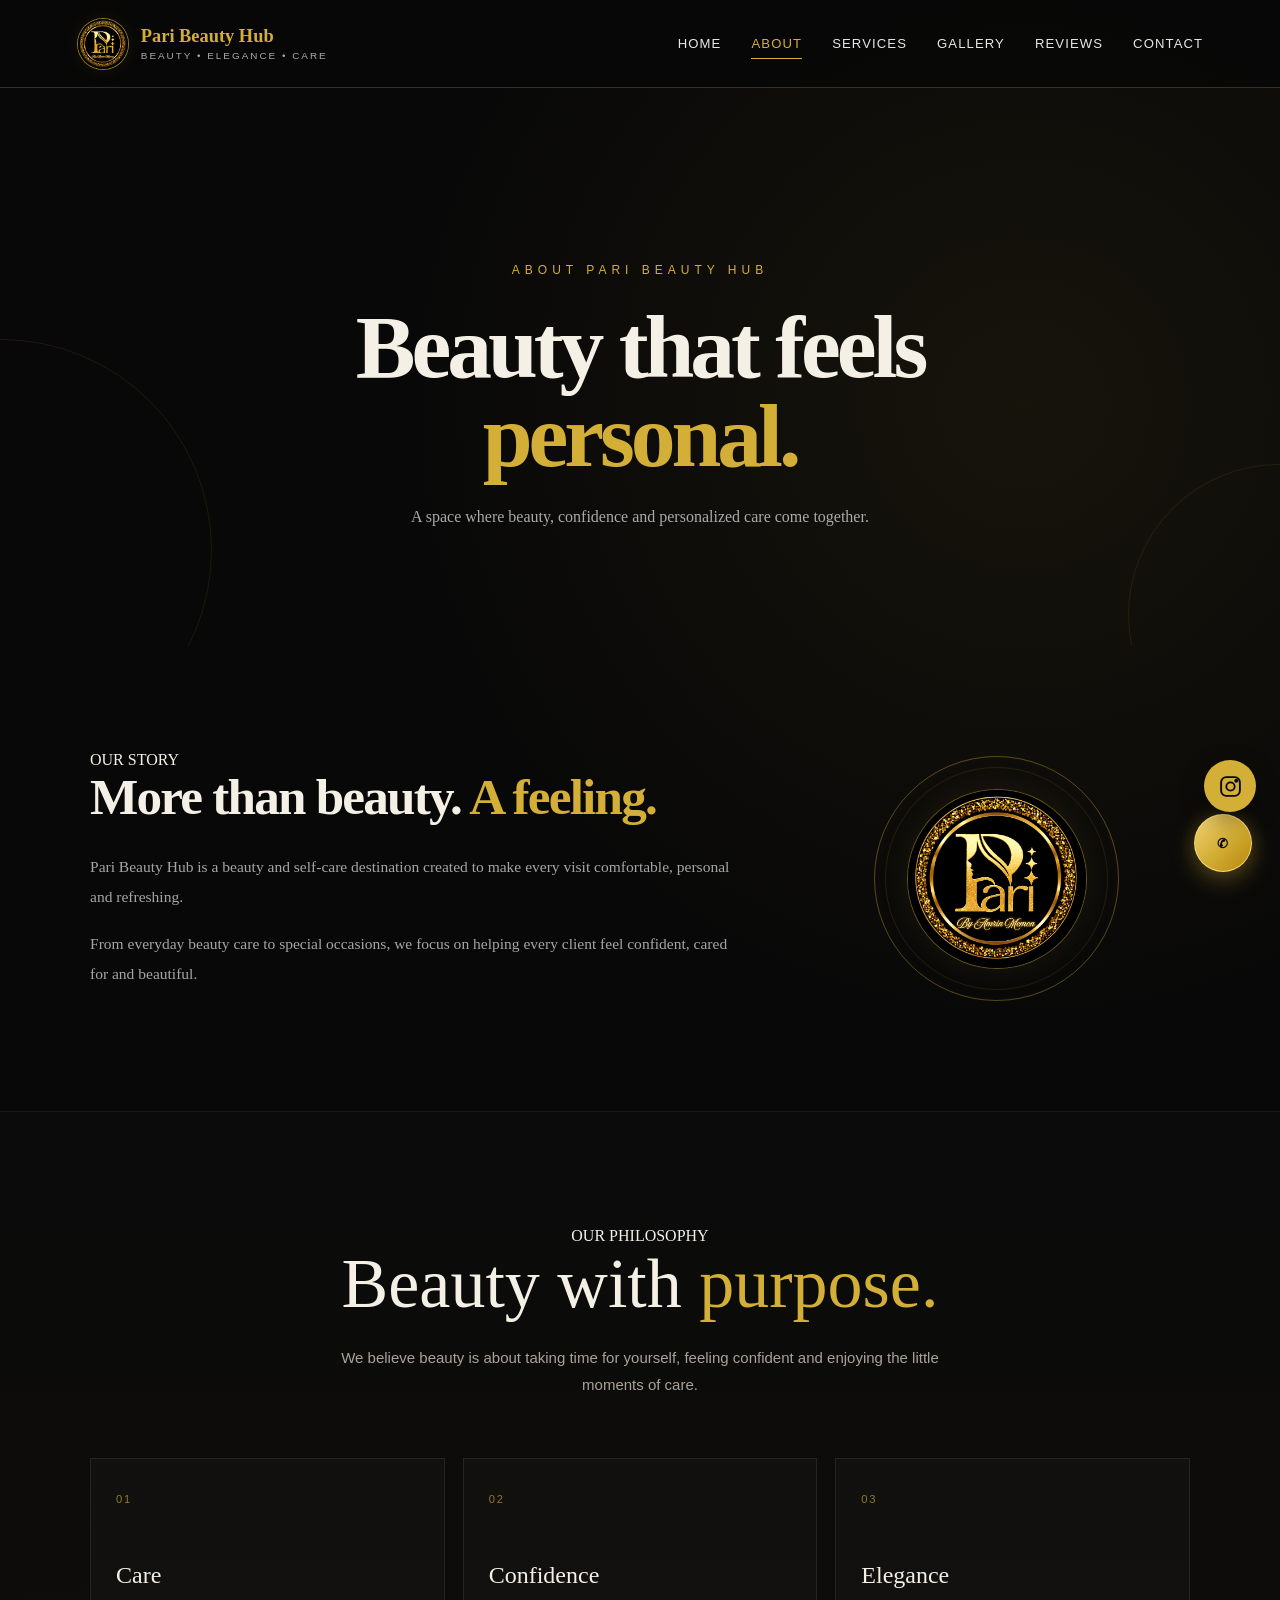
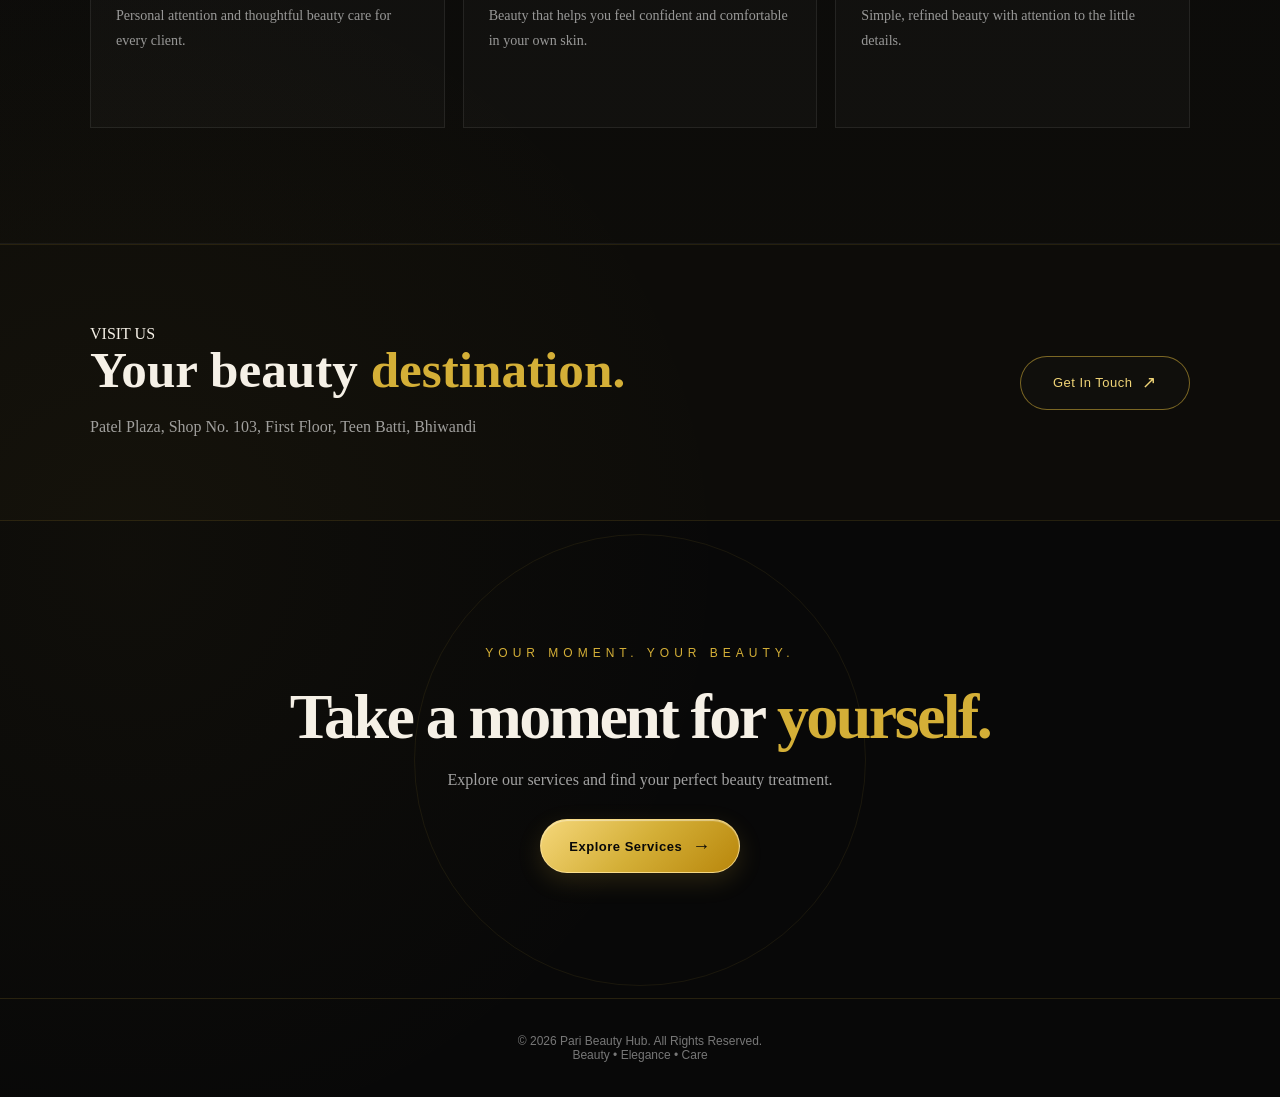
==== about.html @ 5612144b "Update Pari Beauty Hub website" ====
<!DOCTYPE html>
<html lang="en">

<head>
    <meta charset="UTF-8">
    <meta name="viewport" content="width=device-width, initial-scale=1.0">

    <title>About Us | Pari Beauty Hub</title>

    <meta
        name="description"
        content="Learn more about Pari Beauty Hub, our approach to beauty, self-care, confidence and personalized care."
    >

    <link rel="stylesheet" href="style.css">
</head>

<body>


    <!-- =====================================================
         MASTER NAVBAR
         ===================================================== -->

    <header class="site-header">

        <nav class="navbar">

            <a href="index.html" class="brand">

                <div class="brand-logo">
                    <img
                        src="images/logo.png"
                        alt="Pari Beauty Hub Logo"
                    >
                </div>

                <div class="brand-text">

                    <span class="brand-name">
                        Pari Beauty Hub
                    </span>

                    <span class="brand-tagline">
                        Beauty • Elegance • Care
                    </span>

                </div>

            </a>


            <div class="nav-links">

                <a href="index.html">
                    Home
                </a>

                <a href="about.html" class="active">
                    About
                </a>

                <a href="services.html">
                    Services
                </a>

                <a href="gallery.html">
                    Gallery
                </a>

                <a href="reviews.html">
                    Reviews
                </a>

                <a href="contact.html">
                    Contact
                </a>

            </div>


            <button
                class="menu-toggle"
                aria-label="Open navigation menu"
                aria-expanded="false"
            >
                ☰
            </button>

        </nav>

    </header>



    <!-- =====================================================
         MAIN CONTENT
         ===================================================== -->

    <main>


        <!-- =================================================
             ABOUT HERO
             ================================================= -->

        <section class="about-hero">

            <div class="about-hero-content reveal">

                <p class="small-heading">
                    ABOUT PARI BEAUTY HUB
                </p>

                <h1>
                    Beauty that feels
                    <span>personal.</span>
                </h1>

                <p class="about-hero-description">
                    A space where beauty, confidence and
                    personalized care come together.
                </p>

            </div>

        </section>



        <!-- =================================================
             OUR STORY
             ================================================= -->

        <section class="about-story">

            <div class="about-story-container">


                <div class="about-story-content reveal">

                    <p class="section-label">
                        OUR STORY
                    </p>

                    <h2>
                        More than beauty.
                        <span>A feeling.</span>
                    </h2>

                    <p>
                        Pari Beauty Hub is a beauty and
                        self-care destination created to make
                        every visit comfortable, personal and
                        refreshing.
                    </p>

                    <p>
                        From everyday beauty care to special
                        occasions, we focus on helping every
                        client feel confident, cared for and
                        beautiful.
                    </p>

                </div>


                <div class="about-story-visual reveal">

                    <div class="about-logo-frame">

                        <div class="about-logo-circle">

                            <img
                                src="images/logo.png"
                                alt="Pari Beauty Hub Logo"
                            >

                        </div>

                    </div>

                </div>

            </div>

        </section>



        <!-- =================================================
             OUR PHILOSOPHY
             ================================================= -->

        <section class="philosophy-section">

            <div class="section-heading reveal">

                <p class="section-label">
                    OUR PHILOSOPHY
                </p>

                <h2>
                    Beauty with
                    <span>purpose.</span>
                </h2>

                <p>
                    We believe beauty is about taking time
                    for yourself, feeling confident and
                    enjoying the little moments of care.
                </p>

            </div>


            <div class="philosophy-grid">


                <div class="philosophy-card reveal">

                    <span class="card-number">
                        01
                    </span>

                    <h3>
                        Care
                    </h3>

                    <p>
                        Personal attention and thoughtful
                        beauty care for every client.
                    </p>

                </div>



                <div class="philosophy-card reveal">

                    <span class="card-number">
                        02
                    </span>

                    <h3>
                        Confidence
                    </h3>

                    <p>
                        Beauty that helps you feel confident
                        and comfortable in your own skin.
                    </p>

                </div>



                <div class="philosophy-card reveal">

                    <span class="card-number">
                        03
                    </span>

                    <h3>
                        Elegance
                    </h3>

                    <p>
                        Simple, refined beauty with attention
                        to the little details.
                    </p>

                </div>

            </div>

        </section>



        <!-- =================================================
             LOCATION
             ================================================= -->

        <section class="about-location">

            <div class="location-inner reveal">

                <div>

                    <p class="section-label">
                        VISIT US
                    </p>

                    <h2>
                        Your beauty
                        <span>destination.</span>
                    </h2>

                    <p>
                        Patel Plaza, Shop No. 103,
                        First Floor, Teen Batti, Bhiwandi
                    </p>

                </div>


                <a
                    href="contact.html"
                    class="secondary-button"
                >
                    Get In Touch
                    <span>↗</span>
                </a>

            </div>

        </section>



        <!-- =================================================
             FINAL CTA
             ================================================= -->

        <section class="about-cta">

            <div class="about-cta-content reveal">

                <p class="small-heading">
                    YOUR MOMENT. YOUR BEAUTY.
                </p>

                <h2>
                    Take a moment for
                    <span>yourself.</span>
                </h2>

                <p>
                    Explore our services and find your
                    perfect beauty treatment.
                </p>

                <a
                    href="services.html"
                    class="primary-button"
                >
                    Explore Services
                    <span>→</span>
                </a>

            </div>

        </section>

    </main>



    <!-- =====================================================
         FOOTER
         ===================================================== -->

    <footer class="site-footer">

        <div class="footer-inner">

            <p>
                © 2026 Pari Beauty Hub. All Rights Reserved.
            </p>

            <p>
                Beauty • Elegance • Care
            </p>

        </div>

    </footer>



    <!-- =====================================================
         FLOATING WHATSAPP
         ===================================================== -->

    <a
        href="https://wa.me/919320929280?text=Hello%20Pari%20Beauty%20Hub!%20I%27d%20like%20to%20book%20an%20appointment.%20Could%20you%20please%20share%20the%20available%20slots%3F"
        class="whatsapp-float"
        target="_blank"
        rel="noopener noreferrer"
        aria-label="Chat with Pari Beauty Hub on WhatsApp"
    >
        <span class="whatsapp-icon">✆</span>
    </a>



    <!-- =====================================================
         FLOATING INSTAGRAM
         ===================================================== -->

    <a
        href="https://www.instagram.com/paribeautyhub_/"
        class="instagram-float"
        target="_blank"
        rel="noopener noreferrer"
        aria-label="Visit Pari Beauty Hub on Instagram"
    >

        <svg
            viewBox="0 0 24 24"
            aria-hidden="true"
        >

            <rect
                x="3"
                y="3"
                width="18"
                height="18"
                rx="5"
            ></rect>

            <circle
                cx="12"
                cy="12"
                r="4"
            ></circle>

            <circle
                cx="17.5"
                cy="6.5"
                r="1"
            ></circle>

        </svg>

    </a>



    <!-- =====================================================
         JAVASCRIPT
         ===================================================== -->

    <script src="script.js"></script>

</body>

</html>
---- style.css ----
/* =========================================================
   PARI BEAUTY HUB
   LUXURY BLACK & GOLD WEBSITE
   CLEAN MASTER STYLESHEET
   ========================================================= */


/* =========================================================
   ROOT
   ========================================================= */

:root {
    --black: #080808;
    --black-soft: #0d0d0d;
    --black-light: #141414;

    --gold: #d4af37;
    --gold-light: #f0d477;
    --gold-dark: #b8860b;

    --cream: #f5f0e6;
    --muted: #aaa398;

    --gold-soft: rgba(212, 175, 55, 0.15);

    --transition: 0.35s ease;
}


/* =========================================================
   RESET
   ========================================================= */

* {
    margin: 0;
    padding: 0;
    box-sizing: border-box;
}

html {
    scroll-behavior: smooth;
}

body {
    min-height: 100vh;

    background:
        radial-gradient(
            circle at 80% 15%,
            rgba(212, 175, 55, 0.07),
            transparent 25%
        ),
        radial-gradient(
            circle at 10% 80%,
            rgba(212, 175, 55, 0.04),
            transparent 25%
        ),
        var(--black);

    color: var(--cream);
    font-family: Georgia, "Times New Roman", serif;

    overflow-x: hidden;
}

::selection {
    background: var(--gold);
    color: var(--black);
}


/* =========================================================
   MASTER NAVBAR
   ========================================================= */

.site-header {
    position: relative;
    z-index: 1000;
    width: 100%;
}

.navbar {
    width: 100%;
    min-height: 88px;

    padding: 14px 6%;

    display: flex;
    align-items: center;
    justify-content: space-between;

    gap: 30px;

    background: rgba(8, 8, 8, 0.96);

    border-bottom: 1px solid rgba(212, 175, 55, 0.25);

    box-sizing: border-box;
}


/* =========================================================
   BRAND
   ========================================================= */

.brand {
    display: flex;
    align-items: center;

    gap: 12px;

    color: inherit;
    text-decoration: none;

    flex-shrink: 0;
}

.brand-logo {
    width: 52px;
    height: 52px;

    border-radius: 50%;
    overflow: hidden;

    display: flex;
    align-items: center;
    justify-content: center;

    background: var(--black-soft);

    border: 1px solid rgba(212, 175, 55, 0.65);

    box-shadow:
        0 0 18px rgba(212, 175, 55, 0.08);

    transition:
        transform 0.35s ease,
        box-shadow 0.35s ease;
}

.brand-logo img {
    width: 100%;
    height: 100%;

    object-fit: cover;
    display: block;
}

.brand:hover .brand-logo {
    transform: scale(1.04);

    box-shadow:
        0 0 25px rgba(212, 175, 55, 0.18);
}

.brand-text {
    display: flex;
    flex-direction: column;
    justify-content: center;
}

.brand-name {
    color: var(--gold);

    font-family: Georgia, "Times New Roman", serif;

    font-size: 1.15rem;
    font-weight: 600;

    line-height: 1.1;

    white-space: nowrap;
}

.brand-tagline {
    margin-top: 4px;

    color: #aaa;

    font-family: Arial, sans-serif;

    font-size: 0.62rem;

    letter-spacing: 2px;

    text-transform: uppercase;

    white-space: nowrap;
}


/* =========================================================
   NAVIGATION
   ========================================================= */

.nav-links {
    display: flex;
    align-items: center;
    justify-content: flex-end;

    gap: 30px;
}

.nav-links a {
    position: relative;

    color: #e7e7e7;

    text-decoration: none;

    font-family:
        "Trebuchet MS",
        "Segoe UI",
        Arial,
        sans-serif;

    font-size: 0.82rem;
    font-weight: 500;

    letter-spacing: 1.1px;

    text-transform: uppercase;

    padding: 8px 0;

    transition:
        color 0.3s ease,
        transform 0.3s ease;
}


/* Gold underline */

.nav-links a::after {
    content: "";

    position: absolute;

    left: 0;
    bottom: 0;

    width: 0;
    height: 1px;

    background: var(--gold);

    transition: width 0.3s ease;
}


/* Hover */

.nav-links a:hover {
    color: var(--gold);
    transform: translateY(-1px);
}

.nav-links a:hover::after {
    width: 100%;
}


/* Active page */

.nav-links a.active {
    color: var(--gold);
}

.nav-links a.active::after {
    width: 100%;
}


/* =========================================================
   MOBILE MENU
   ========================================================= */

.menu-toggle {
    display: none;

    width: 42px;
    height: 42px;

    align-items: center;
    justify-content: center;

    border: 1px solid rgba(212, 175, 55, 0.5);

    border-radius: 8px;

    background: transparent;

    color: var(--gold);

    font-size: 1.25rem;

    cursor: pointer;

    transition:
        background 0.3s ease,
        color 0.3s ease,
        border-color 0.3s ease;
}

.menu-toggle:hover {
    background: var(--gold);
    color: var(--black);

    border-color: var(--gold);
}


/* =========================================================
   HERO
   ========================================================= */

.hero {
    min-height: calc(100vh - 88px);

    max-width: 1250px;

    margin: auto;

    padding: 100px 30px 90px;

    display: flex;
    align-items: center;
    justify-content: space-between;

    gap: 70px;

    position: relative;
}


/* Decorative gold line */

.hero::before {
    content: "";

    position: absolute;

    width: 1px;
    height: 100px;

    left: 0;
    top: 50%;

    background:
        linear-gradient(
            to bottom,
            transparent,
            var(--gold),
            transparent
        );

    opacity: 0.5;
}


/* =========================================================
   HERO CONTENT
   ========================================================= */

.hero-content {
    max-width: 650px;
    flex: 1;

    animation: heroText 1s ease forwards;
}

@keyframes heroText {
    from {
        opacity: 0;
        transform: translateY(35px);
    }

    to {
        opacity: 1;
        transform: translateY(0);
    }
}

.small-heading {
    color: var(--gold);

    font-family: Arial, sans-serif;

    font-size: 12px;

    letter-spacing: 5px;

    margin-bottom: 25px;
}

.hero h1 {
    font-size: clamp(52px, 7vw, 92px);

    line-height: 1.02;

    font-weight: normal;

    margin-bottom: 28px;

    letter-spacing: -2px;
}

.hero h1 span {
    position: relative;

    color: var(--gold);
}

.hero h1 span::after {
    content: "";

    position: absolute;

    left: 0;
    bottom: -8px;

    width: 70%;
    height: 1px;

    background: var(--gold);

    opacity: 0.6;
}


/* =========================================================
   HERO DESCRIPTION
   ========================================================= */

.hero-description {
    max-width: 520px;

    margin-bottom: 38px;

    color: var(--muted);

    font-family: Arial, sans-serif;

    font-size: 16px;

    line-height: 1.8;
}


/* =========================================================
   HERO BUTTONS
   ========================================================= */

.hero-buttons {
    display: flex;
    align-items: center;

    gap: 16px;

    margin-top: 32px;
}


/* =========================================================
   PRIMARY BUTTON
   ========================================================= */

.primary-button {
    position: relative;

    min-width: 190px;
    height: 54px;

    padding: 0 28px;

    display: inline-flex;
    align-items: center;
    justify-content: center;

    gap: 10px;

    overflow: hidden;

    border-radius: 50px;

    border: 1px solid rgba(255, 229, 154, 0.8);

    background:
        linear-gradient(
            135deg,
            #f5d77a,
            var(--gold),
            var(--gold-dark)
        );

    color: var(--black);

    text-decoration: none;

    font-family:
        "Trebuchet MS",
        "Segoe UI",
        Arial,
        sans-serif;

    font-size: 13px;

    font-weight: 700;

    letter-spacing: 0.5px;

    box-shadow:
        0 8px 25px rgba(212, 175, 55, 0.16),
        inset 0 1px 1px rgba(255, 255, 255, 0.45);

    transition:
        transform 0.35s ease,
        box-shadow 0.35s ease,
        letter-spacing 0.35s ease,
        background 0.35s ease;
}


/* Shine */

.primary-button::before {
    content: "";

    position: absolute;

    top: 0;
    left: -130%;

    width: 70%;
    height: 100%;

    background:
        linear-gradient(
            90deg,
            transparent,
            rgba(255, 255, 255, 0.45),
            transparent
        );

    transform: skewX(-25deg);

    transition: left 0.7s ease;
}

.primary-button:hover::before {
    left: 140%;
}

.primary-button:hover {
    transform: translateY(-4px) scale(1.02);

    letter-spacing: 0.8px;

    background:
        linear-gradient(
            135deg,
            #ffe59a,
            #e1bd4c,
            #c99a24
        );

    box-shadow:
        0 14px 35px rgba(212, 175, 55, 0.32),
        0 0 25px rgba(212, 175, 55, 0.12);
}

.primary-button span {
    font-size: 18px;

    transition: transform 0.35s ease;
}

.primary-button:hover span {
    transform: translateX(5px);
}


/* =========================================================
   SECONDARY BUTTON
   ========================================================= */

.secondary-button {
    position: relative;

    min-width: 170px;
    height: 54px;

    padding: 0 27px;

    display: inline-flex;
    align-items: center;
    justify-content: center;

    gap: 10px;

    border-radius: 50px;

    border: 1px solid rgba(212, 175, 55, 0.55);

    background: rgba(255, 255, 255, 0.015);

    color: var(--gold-light);

    text-decoration: none;

    font-family:
        "Trebuchet MS",
        "Segoe UI",
        Arial,
        sans-serif;

    font-size: 13px;

    font-weight: 500;

    letter-spacing: 0.5px;

    transition:
        transform 0.35s ease,
        background 0.35s ease,
        box-shadow 0.35s ease,
        letter-spacing 0.35s ease;
}

.secondary-button:hover {
    transform: translateY(-4px);

    letter-spacing: 0.8px;

    background: rgba(212, 175, 55, 0.07);

    box-shadow:
        0 10px 30px rgba(212, 175, 55, 0.14),
        0 0 18px rgba(212, 175, 55, 0.08);
}

.secondary-button span {
    font-size: 17px;

    transition: transform 0.35s ease;
}

.secondary-button:hover span {
    transform: translate(3px, -3px);
}

.primary-button:active,
.secondary-button:active {
    transform: translateY(-1px) scale(0.98);
}


/* =========================================================
   HERO LOGO
   ========================================================= */

.hero-logo {
    flex: 1;

    display: flex;
    align-items: center;
    justify-content: center;

    animation: logoEntrance 1.2s ease forwards;
}

@keyframes logoEntrance {
    from {
        opacity: 0;
        transform: scale(0.85);
    }

    to {
        opacity: 1;
        transform: scale(1);
    }
}

.logo-circle {
    width: 420px;
    height: 420px;

    display: flex;
    align-items: center;
    justify-content: center;

    overflow: hidden;

    border-radius: 50%;

    background: #000;

    border: 1px solid rgba(212, 175, 55, 0.35);

    box-shadow:
        0 0 30px rgba(212, 175, 55, 0.08),
        0 0 90px rgba(212, 175, 55, 0.04);

    animation: logoGlow 4s ease-in-out infinite;
}

.logo-circle img {
    width: 100%;
    height: 100%;

    object-fit: cover;

    border-radius: 50%;
}

@keyframes logoGlow {
    0%,
    100% {
        box-shadow:
            0 0 30px rgba(212, 175, 55, 0.08),
            0 0 90px rgba(212, 175, 55, 0.04);
    }

    50% {
        box-shadow:
            0 0 45px rgba(212, 175, 55, 0.18),
            0 0 110px rgba(212, 175, 55, 0.08);
    }
}


/* =========================================================
   SERVICES
   ========================================================= */

.services-section {
    max-width: 1250px;

    margin: auto;

    padding: 130px 30px 110px;
}

.section-heading {
    max-width: 700px;

    margin: 0 auto 60px;

    text-align: center;
}

.section-heading h1,
.section-heading h2 {
    margin-bottom: 22px;

    font-size: clamp(48px, 6vw, 70px);

    font-weight: normal;

    line-height: 1.1;
}

.section-heading h1 span,
.section-heading h2 span {
    color: var(--gold);
}

.section-heading > p:last-child {
    max-width: 650px;

    margin: 0 auto;

    color: var(--muted);

    font-family: Arial, sans-serif;

    font-size: 15px;

    line-height: 1.8;
}


/* =========================================================
   SERVICE GRID
   ========================================================= */

.services-grid {
    display: grid;

    grid-template-columns: repeat(2, 1fr);

    gap: 24px;
}

.service-card {
    position: relative;

    overflow: hidden;

    padding: 38px;

    background:
        linear-gradient(
            145deg,
            rgba(255, 255, 255, 0.025),
            rgba(255, 255, 255, 0)
        ),
        var(--black-soft);

    border: 1px solid rgba(212, 175, 55, 0.18);

    transition:
        transform 0.4s ease,
        border-color 0.4s ease,
        box-shadow 0.4s ease;
}

.service-card::before {
    content: "";

    position: absolute;

    width: 180px;
    height: 180px;

    top: -100px;
    right: -100px;

    border-radius: 50%;

    background: rgba(212, 175, 55, 0.07);

    filter: blur(30px);

    transition: 0.5s ease;
}

.service-card:hover {
    transform: translateY(-8px);

    border-color: rgba(212, 175, 55, 0.65);

    box-shadow:
        0 20px 50px rgba(0, 0, 0, 0.5);
}

.service-card:hover::before {
    transform: scale(1.6);
}

.service-number {
    margin-bottom: 17px;

    color: var(--gold);

    font-family: Arial, sans-serif;

    font-size: 11px;

    letter-spacing: 4px;
}

.service-card h3 {
    margin-bottom: 25px;

    color: var(--cream);

    font-size: 29px;

    font-weight: normal;
}

.service-list {
    display: flex;
    flex-direction: column;
}

.service-list div {
    display: flex;

    align-items: flex-start;
    justify-content: space-between;

    gap: 20px;

    padding: 14px 0;

    border-bottom: 1px solid rgba(212, 175, 55, 0.10);

    font-family: Arial, sans-serif;

    font-size: 13px;

    line-height: 1.5;
}

.service-list div:last-child {
    border-bottom: none;
}

.service-list span {
    color: #bdb7aa;
}

.service-list strong {
    color: var(--gold);

    white-space: nowrap;

    font-weight: normal;

    transition: color 0.3s ease;
}

.service-card:hover .service-list strong {
    color: var(--gold-light);
}

.service-card-large {
    grid-row: span 2;
}


/* =========================================================
   SERVICES CTA
   ========================================================= */

.services-cta {
    margin-top: 65px;

    padding: 50px 30px;

    text-align: center;

    position: relative;

    overflow: hidden;

    border: 1px solid rgba(212, 175, 55, 0.25);

    background:
        radial-gradient(
            circle at center,
            rgba(212, 175, 55, 0.08),
            transparent 60%
        ),
        var(--black-soft);
}

.services-cta p {
    margin-bottom: 23px;

    color: var(--cream);

    font-family: Arial, sans-serif;

    font-size: 17px;
}

.services-cta a {
    display: inline-block;

    padding: 15px 30px;

    background: var(--gold);

    color: var(--black);

    text-decoration: none;

    font-family: Arial, sans-serif;

    font-size: 13px;

    font-weight: bold;

    transition: all var(--transition);
}

.services-cta a:hover {
    background: var(--gold-light);

    transform: translateY(-3px);

    box-shadow:
        0 10px 30px rgba(212, 175, 55, 0.2);
}


/* =========================================================
   ABOUT PAGE
   ========================================================= */

.about-hero {
    min-height: 62vh;

    display: flex;
    align-items: center;
    justify-content: center;

    padding: 150px 7% 90px;

    text-align: center;

    position: relative;

    overflow: hidden;
}

.about-hero::before,
.about-hero::after {
    content: "";

    position: absolute;

    border-radius: 50%;

    border: 1px solid rgba(212, 175, 55, 0.1);
}

.about-hero::before {
    width: 420px;
    height: 420px;

    left: -210px;
    top: 45%;

    animation: aboutFloat 10s ease-in-out infinite;
}

.about-hero::after {
    width: 300px;
    height: 300px;

    right: -150px;
    bottom: -120px;

    animation: aboutFloat 9s ease-in-out infinite reverse;
}

.about-hero-content {
    max-width: 850px;

    position: relative;

    z-index: 2;
}

.about-hero h1 {
    margin: 18px 0 22px;

    font-size: clamp(3rem, 7vw, 6rem);

    line-height: 1;

    letter-spacing: -0.045em;
}

.about-hero h1 span {
    color: var(--gold);
}

.about-hero-description {
    max-width: 600px;

    margin: auto;

    color: rgba(255, 255, 255, 0.65);

    font-size: 1rem;

    line-height: 1.8;
}


/* =========================================================
   ABOUT STORY
   ========================================================= */

.about-story {
    padding: 105px 7%;
}

.about-story-container {
    max-width: 1100px;

    margin: auto;

    display: grid;

    grid-template-columns: 1.25fr 0.75fr;

    gap: 70px;

    align-items: center;
}

.about-story-content {
    max-width: 650px;
}

.about-story h2 {
    margin-bottom: 28px;

    font-size: clamp(2.4rem, 4vw, 4rem);

    line-height: 1.08;

    letter-spacing: -0.035em;
}

.about-story h2 span {
    color: var(--gold);
}

.about-story-content > p:not(.section-label) {
    margin-bottom: 18px;

    color: rgba(255, 255, 255, 0.64);

    font-size: 0.97rem;

    line-height: 1.9;
}


/* =========================================================
   ABOUT LOGO
   ========================================================= */

.about-story-visual {
    display: flex;

    align-items: center;
    justify-content: center;
}

.about-logo-frame {
    width: 245px;
    height: 245px;

    display: flex;
    align-items: center;
    justify-content: center;

    position: relative;

    border: 1px solid rgba(212, 175, 55, 0.38);

    border-radius: 50%;

    transition:
        transform 0.5s ease,
        border-color 0.5s ease,
        box-shadow 0.5s ease;
}

.about-logo-frame::before {
    content: "";

    position: absolute;

    inset: 10px;

    border: 1px solid rgba(212, 175, 55, 0.12);

    border-radius: 50%;
}

.about-logo-circle {
    width: 180px;
    height: 180px;

    position: relative;

    z-index: 2;

    overflow: hidden;

    border-radius: 50%;

    background: #090909;

    border: 1px solid rgba(212, 175, 55, 0.45);

    box-shadow:
        0 0 35px rgba(212, 175, 55, 0.08);
}

.about-logo-circle img {
    width: 100%;
    height: 100%;

    display: block;

    object-fit: cover;
}

.about-logo-frame:hover {
    transform: scale(1.035);

    border-color: rgba(212, 175, 55, 0.7);

    box-shadow:
        0 0 45px rgba(212, 175, 55, 0.08);
}


/* =========================================================
   PHILOSOPHY
   ========================================================= */

.philosophy-section {
    padding: 115px 7%;

    background:
        linear-gradient(
            180deg,
            rgba(255, 255, 255, 0.012),
            rgba(212, 175, 55, 0.025)
        );

    border-top: 1px solid rgba(255, 255, 255, 0.05);

    border-bottom: 1px solid rgba(255, 255, 255, 0.05);
}

.philosophy-grid {
    max-width: 1100px;

    margin: auto;

    display: grid;

    grid-template-columns: repeat(3, 1fr);

    gap: 18px;
}

.philosophy-card {
    min-height: 270px;

    padding: 30px 25px;

    position: relative;

    overflow: hidden;

    background: rgba(255, 255, 255, 0.02);

    border: 1px solid rgba(255, 255, 255, 0.08);

    transition:
        transform 0.4s ease,
        border-color 0.4s ease,
        background 0.4s ease;
}

.philosophy-card::before {
    content: "";

    position: absolute;

    top: 0;
    left: -100%;

    width: 100%;
    height: 1px;

    background: var(--gold);

    transition: left 0.5s ease;
}

.philosophy-card:hover {
    transform: translateY(-7px);

    border-color: rgba(212, 175, 55, 0.35);

    background: rgba(212, 175, 55, 0.025);
}

.philosophy-card:hover::before {
    left: 0;
}

.card-number {
    color: rgba(212, 175, 55, 0.65);

    font-family: Arial, sans-serif;

    font-size: 0.7rem;

    letter-spacing: 0.16em;
}

.philosophy-card h3 {
    margin: 55px 0 14px;

    font-size: 1.5rem;

    font-weight: 500;
}

.philosophy-card p {
    color: rgba(255, 255, 255, 0.57);

    font-size: 0.88rem;

    line-height: 1.75;
}


/* =========================================================
   THE PARI EXPERIENCE
   ========================================================= */

.why-us-section {
    padding: 115px 7%;
}

.why-us-container {
    max-width: 1100px;

    margin: auto;

    display: grid;

    grid-template-columns: 0.9fr 1.1fr;

    gap: 90px;

    align-items: center;
}

.why-us-heading h2 {
    margin: 0;

    font-size: clamp(2.4rem, 4vw, 4rem);

    line-height: 1.08;

    letter-spacing: -0.035em;
}

.why-us-heading h2 span {
    color: var(--gold);
}

.why-us-heading::after {
    content: "";

    display: block;

    width: 65px;
    height: 1px;

    margin-top: 32px;

    background: var(--gold);
}

.why-us-content {
    padding-left: 40px;

    border-left: 1px solid rgba(212, 175, 55, 0.25);
}

.why-us-content p {
    margin-bottom: 20px;

    color: rgba(255, 255, 255, 0.63);

    font-size: 0.97rem;

    line-height: 1.9;
}


/* =========================================================
   ABOUT LOCATION
   ========================================================= */

.about-location {
    padding: 80px 7%;

    background: rgba(212, 175, 55, 0.025);

    border-top: 1px solid rgba(212, 175, 55, 0.12);

    border-bottom: 1px solid rgba(212, 175, 55, 0.12);
}

.location-inner {
    max-width: 1100px;

    margin: auto;

    display: flex;

    align-items: center;

    justify-content: space-between;

    gap: 40px;
}

.location-inner h2 {
    margin-bottom: 16px;

    font-size: clamp(2.2rem, 4vw, 3.6rem);

    line-height: 1.05;
}

.location-inner h2 span {
    color: var(--gold);
}

.location-inner p:last-child {
    color: rgba(255, 255, 255, 0.6);

    line-height: 1.7;
}

.location-inner .secondary-button {
    flex-shrink: 0;
}


/* =========================================================
   ABOUT FINAL CTA
   ========================================================= */

.about-cta {
    padding: 125px 7%;

    text-align: center;

    position: relative;

    overflow: hidden;
}

.about-cta::before {
    content: "";

    position: absolute;

    width: 450px;
    height: 450px;

    left: 50%;
    top: 50%;

    border-radius: 50%;

    border: 1px solid rgba(212, 175, 55, 0.09);

    transform: translate(-50%, -50%);

    animation: aboutPulse 7s ease-in-out infinite;
}

.about-cta-content {
    position: relative;

    z-index: 2;
}

.about-cta h2 {
    max-width: 800px;

    margin: 15px auto 22px;

    font-size: clamp(2.6rem, 5vw, 5rem);

    line-height: 1;

    letter-spacing: -0.04em;
}

.about-cta h2 span {
    color: var(--gold);
}

.about-cta p:not(.small-heading) {
    margin: 0 auto 30px;

    color: rgba(255, 255, 255, 0.62);
}

.about-cta .primary-button {
    display: inline-flex;
}


/* =========================================================
   REVIEWS PAGE
   ========================================================= */

.reviews-heading {
    padding: 145px 7% 70px;

    text-align: center;

    background: var(--black);
}

.reviews-heading > span {
    display: block;

    margin-bottom: 18px;

    color: var(--gold);

    font-size: 0.72rem;

    letter-spacing: 4px;

    font-weight: 600;
}

.reviews-heading h1 {
    margin: 0;

    color: #fff;

    font-size: clamp(2.4rem, 5vw, 4rem);

    font-weight: 500;
}

.reviews-heading p {
    margin-top: 15px;

    color: #888;

    font-size: 0.95rem;
}

.reviews-section {
    padding: 50px 7% 110px;

    background: var(--black);
}

.reviews-grid {
    max-width: 1200px;

    margin: auto;

    display: grid;

    grid-template-columns: repeat(2, 1fr);

    gap: 28px;
}

.review-card {
    position: relative;

    padding: 35px;

    overflow: hidden;

    background: #101010;

    border: 1px solid rgba(212, 175, 55, 0.15);

    border-radius: 20px;

    transition:
        transform 0.35s ease,
        border-color 0.35s ease,
        box-shadow 0.35s ease;
}

.review-card::before {
    content: "";

    position: absolute;

    top: 0;
    left: 0;

    width: 100%;
    height: 2px;

    background: var(--gold);

    transform: scaleX(0);

    transform-origin: center;

    transition: transform 0.35s ease;
}

.review-card:hover {
    transform: translateY(-6px);

    border-color: rgba(212, 175, 55, 0.45);

    box-shadow:
        0 15px 40px rgba(0, 0, 0, 0.4);
}

.review-card:hover::before {
    transform: scaleX(1);
}


/* Review client */

.review-top {
    display: flex;

    align-items: center;

    margin-bottom: 18px;
}

.review-client {
    display: flex;

    align-items: center;

    gap: 13px;
}

.client-initial {
    width: 45px;
    height: 45px;

    display: flex;
    align-items: center;
    justify-content: center;

    flex-shrink: 0;

    border-radius: 50%;

    border: 1px solid rgba(212, 175, 55, 0.45);

    background: rgba(212, 175, 55, 0.06);

    color: var(--gold);

    font-size: 1.2rem;
}

.review-client h3 {
    margin-bottom: 3px;

    color: #fff;

    font-size: 0.95rem;

    font-weight: 600;
}

.review-client span {
    color: #777;

    font-size: 0.73rem;
}


/* Quote */

.review-quote {
    margin-bottom: 15px;

    color: var(--gold);

    font-family: Georgia, serif;

    font-size: 3.8rem;

    line-height: 0.6;

    opacity: 0.3;
}

.review-card p {
    color: #b7b7b7;

    font-size: 0.91rem;

    line-height: 1.75;
}


/* Reviews CTA */

.reviews-cta {
    padding: 90px 7%;

    text-align: center;

    background:
        radial-gradient(
            circle at center,
            rgba(212, 175, 55, 0.08),
            transparent 50%
        ),
        var(--black);

    border-top: 1px solid rgba(212, 175, 55, 0.1);
}

.reviews-cta h2 {
    margin-bottom: 12px;

    color: #fff;

    font-size: clamp(1.8rem, 4vw, 2.7rem);

    font-weight: 500;
}

.reviews-cta p {
    margin-bottom: 28px;

    color: #888;
}

.reviews-cta-button {
    display: inline-block;

    padding: 13px 28px;

    border: 1px solid var(--gold);

    border-radius: 30px;

    color: var(--gold);

    text-decoration: none;

    font-size: 0.82rem;

    font-weight: 600;

    letter-spacing: 0.8px;

    transition: all 0.3s ease;
}

.reviews-cta-button:hover {
    background: var(--gold);

    color: var(--black);

    transform: translateY(-3px);

    box-shadow:
        0 8px 25px rgba(212, 175, 55, 0.2);
}


/* =========================================================
   CONTACT PAGE
   ========================================================= */

.contact-hero {
    min-height: 48vh;

    display: flex;
    align-items: center;
    justify-content: center;

    padding: 130px 7% 70px;

    text-align: center;

    background:
        radial-gradient(
            circle at center,
            rgba(212, 175, 55, 0.09),
            transparent 45%
        ),
        var(--black);
}

.contact-hero-content {
    max-width: 750px;
}

.contact-hero-content > span,
.contact-label {
    display: block;

    margin-bottom: 18px;

    color: var(--gold);

    font-size: 0.72rem;

    letter-spacing: 4px;

    font-weight: 600;
}

.contact-hero h1 {
    margin: 0;

    color: #fff;

    font-size: clamp(2.5rem, 5vw, 4.2rem);

    font-weight: 500;
}

.contact-hero h1 em {
    color: var(--gold);

    font-style: italic;
}

.contact-hero p {
    max-width: 600px;

    margin: 20px auto 0;

    color: #999;

    line-height: 1.8;
}


/* =========================================================
   CONTACT INFORMATION
   ========================================================= */

.contact-section {
    padding: 90px 7% 100px;

    background: var(--black);
}

.contact-container {
    max-width: 1150px;

    margin: auto;

    display: grid;

    grid-template-columns: 1fr 1fr;

    gap: 70px;
}

.contact-info h2,
.contact-hours h2 {
    margin-bottom: 20px;

    color: #fff;

    font-size: clamp(2rem, 4vw, 3rem);

    font-weight: 500;

    line-height: 1.2;
}

.contact-info h2 span,
.contact-hours h2 span {
    color: var(--gold);

    font-style: italic;
}

.contact-description {
    max-width: 500px;

    margin-bottom: 38px;

    color: #999;

    line-height: 1.8;
}


/* Contact items */

.contact-item {
    display: flex;

    align-items: flex-start;

    gap: 18px;

    margin-bottom: 28px;
}

.contact-icon {
    width: 43px;
    height: 43px;

    display: flex;
    align-items: center;
    justify-content: center;

    flex-shrink: 0;

    border: 1px solid rgba(212, 175, 55, 0.4);

    border-radius: 50%;

    color: var(--gold);

    font-size: 1.1rem;
}

.contact-item h3 {
    margin-bottom: 6px;

    color: #fff;

    font-size: 0.95rem;
}

.contact-item p {
    color: #888;

    font-size: 0.88rem;

    line-height: 1.7;
}

.contact-item a {
    color: #aaa;

    text-decoration: none;

    transition: color 0.3s ease;
}

.contact-item a:hover {
    color: var(--gold);
}


/* =========================================================
   HOURS
   ========================================================= */

.hours-card {
    margin-top: 32px;

    overflow: hidden;

    background: #101010;

    border: 1px solid rgba(212, 175, 55, 0.16);

    border-radius: 18px;
}

.hours-row {
    display: flex;

    align-items: center;
    justify-content: space-between;

    gap: 20px;

    padding: 16px 20px;

    border-bottom: 1px solid rgba(255, 255, 255, 0.06);

    color: #aaa;

    font-size: 0.85rem;
}

.hours-row:last-child {
    border-bottom: none;
}

.hours-row strong {
    color: var(--gold);

    font-weight: 500;

    white-space: nowrap;
}

.hours-row.friday {
    background: rgba(212, 175, 55, 0.06);
}

.contact-book-button {
    display: inline-block;

    margin-top: 28px;

    padding: 13px 27px;

    border: 1px solid var(--gold);

    border-radius: 30px;

    color: var(--gold);

    text-decoration: none;

    font-size: 0.82rem;

    font-weight: 600;

    letter-spacing: 0.7px;

    transition: all 0.3s ease;
}

.contact-book-button:hover {
    background: var(--gold);

    color: var(--black);

    transform: translateY(-3px);
}


/* =========================================================
   CONTACT LOCATION
   ========================================================= */

.contact-location {
    padding: 90px 7%;

    background: #0b0b0b;

    border-top: 1px solid rgba(212, 175, 55, 0.08);
}

.location-heading {
    margin-bottom: 40px;

    text-align: center;
}

.location-heading h2 {
    margin: 0;

    color: #fff;

    font-size: clamp(2rem, 4vw, 3rem);

    font-weight: 500;
}

.location-heading h2 span {
    color: var(--gold);

    font-style: italic;
}

.location-box {
    max-width: 850px;

    min-height: 300px;

    margin: auto;

    display: flex;
    align-items: center;
    justify-content: center;

    text-align: center;

    border: 1px solid rgba(212, 175, 55, 0.18);

    border-radius: 22px;

    background:
        radial-gradient(
            circle at center,
            rgba(212, 175, 55, 0.08),
            transparent 55%
        ),
        #101010;
}

.location-content {
    padding: 40px;
}

.location-pin {
    margin-bottom: 10px;

    color: var(--gold);

    font-size: 2rem;
}

.location-content h3 {
    margin-bottom: 10px;

    color: #fff;

    font-size: 1.3rem;
}

.location-content p {
    margin-bottom: 22px;

    color: #888;

    font-size: 0.9rem;

    line-height: 1.7;
}

.map-button {
    display: inline-block;

    padding: 11px 23px;

    border: 1px solid rgba(212, 175, 55, 0.6);

    border-radius: 25px;

    color: var(--gold);

    text-decoration: none;

    font-size: 0.78rem;

    transition: all 0.3s ease;
}

.map-button:hover {
    background: var(--gold);

    color: var(--black);
}


/* =========================================================
   FOOTER
   ========================================================= */

footer {
    padding: 35px 20px;

    text-align: center;

    border-top: 1px solid rgba(212, 175, 55, 0.15);

    color: #777;

    font-family: Arial, sans-serif;

    font-size: 12px;
}


/* =========================================================
   FLOATING WHATSAPP
   ========================================================= */

.whatsapp-float {
    position: fixed;

    right: 28px;
    bottom: 28px;

    width: 58px;
    height: 58px;

    display: flex;
    align-items: center;
    justify-content: center;

    z-index: 9999;

    border-radius: 50%;

    border: 1px solid rgba(255, 225, 130, 0.85);

    background:
        linear-gradient(
            135deg,
            #f4d477,
            var(--gold),
            var(--gold-dark)
        );

    color: var(--black);

    text-decoration: none;

    font-family: Arial, sans-serif;

    font-size: 13px;

    font-weight: 800;

    letter-spacing: 0.5px;

    box-shadow:
        0 8px 25px rgba(212, 175, 55, 0.30),
        0 0 20px rgba(212, 175, 55, 0.15);

    transition:
        transform 0.35s ease,
        box-shadow 0.35s ease,
        background 0.35s ease;
}

.whatsapp-float:hover {
    transform: translateY(-5px) scale(1.08);

    background:
        linear-gradient(
            135deg,
            #ffe59a,
            #e1bd4c,
            #c99a24
        );

    box-shadow:
        0 14px 35px rgba(212, 175, 55, 0.42),
        0 0 30px rgba(212, 175, 55, 0.20);
}

.whatsapp-float:active {
    transform: scale(0.96);
}


/* =========================================================
   FLOATING INSTAGRAM
   ========================================================= */

.instagram-float {
    position: fixed;

    right: 24px;
    bottom: 88px;

    width: 52px;
    height: 52px;

    display: flex;
    align-items: center;
    justify-content: center;

    z-index: 9999;

    border-radius: 50%;

    border: 1px solid rgba(212, 175, 55, 0.8);

    background: var(--gold);

    color: var(--black);

    text-decoration: none;

    box-shadow:
        0 8px 25px rgba(0, 0, 0, 0.35);

    transition:
        transform 0.3s ease,
        background 0.3s ease,
        color 0.3s ease,
        box-shadow 0.3s ease;
}

.instagram-float svg {
    width: 25px;
    height: 25px;

    fill: none;

    stroke: currentColor;

    stroke-width: 1.8;
}

.instagram-float:hover {
    transform: translateY(-4px) scale(1.05);

    background: var(--black);

    color: var(--gold);

    box-shadow:
        0 10px 30px rgba(212, 175, 55, 0.25);
}


/* =========================================================
   SCROLL REVEAL
   ========================================================= */

.reveal {
    opacity: 0;

    transform: translateY(35px);

    transition:
        opacity 0.8s ease,
        transform 0.8s ease;
}

.reveal.active {
    opacity: 1;

    transform: translateY(0);
}


/* =========================================================
   ANIMATIONS
   ========================================================= */

@keyframes aboutFloat {
    0%,
    100% {
        transform: translateY(-50%) scale(1);
        opacity: 0.45;
    }

    50% {
        transform: translateY(-50%) scale(1.07);
        opacity: 0.8;
    }
}

@keyframes aboutPulse {
    0%,
    100% {
        transform:
            translate(-50%, -50%)
            scale(0.95);

        opacity: 0.3;
    }

    50% {
        transform:
            translate(-50%, -50%)
            scale(1.07);

        opacity: 0.65;
    }
}


/* =========================================================
   GALLERY PAGE
   ========================================================= */

.gallery-hero {
    min-height: 42vh;

    display: flex;
    align-items: center;
    justify-content: center;

    text-align: center;

    padding: 120px 20px 70px;

    background: #0b0b0b;
}

.gallery-hero-content {
    max-width: 800px;

    margin: 0 auto;
}

.gallery-hero .small-heading {
    display: block;

    margin-bottom: 14px;

    font-size: 12px;

    font-weight: 600;

    letter-spacing: 3px;

    color: var(--gold);
}

.gallery-hero h1 {
    margin: 0;

    font-size: clamp(42px, 6vw, 72px);

    font-weight: 500;

    color: #ffffff;
}

.gallery-hero h1 span {
    color: var(--gold);
}

.gallery-hero p {
    margin-top: 18px;

    font-size: 16px;

    color: #bdbdbd;

    letter-spacing: 0.5px;
}


/* =========================================================
   GALLERY SECTION
   ========================================================= */

.gallery-section {
    padding: 80px 30px 100px;

    background: var(--black);
}


/* =========================================================
   GALLERY GRID
   ========================================================= */

.gallery-grid {
    max-width: 1100px;

    margin: 0 auto;

    display: grid;

    grid-template-columns: repeat(2, 1fr);

    gap: 22px;
}

.gallery-item {
    position: relative;

    overflow: hidden;

    background: var(--black-light);

    border: 1px solid rgba(212, 175, 55, 0.22);

    transition:
        border-color 0.4s ease,
        transform 0.4s ease;
}


/* IMG 1 */

.gallery-large {
    grid-column: span 2;

    aspect-ratio: 16 / 9;
}


/* IMG 2, 3, 4, 5 */

.gallery-grid .gallery-item:not(.gallery-large) {
    aspect-ratio: 4 / 5;
}


/* Images */

.gallery-item img {
    width: 100%;
    height: 100%;

    display: block;

    object-fit: cover;

    transition:
        transform 0.7s ease,
        filter 0.7s ease;
}


/* Hover overlay */

.gallery-item::after {
    content: "";

    position: absolute;

    inset: 0;

    background:
        linear-gradient(
            to top,
            rgba(0, 0, 0, 0.35),
            transparent 60%
        );

    opacity: 0;

    pointer-events: none;

    transition: opacity 0.4s ease;
}

.gallery-item:hover {
    border-color: rgba(212, 175, 55, 0.55);

    transform: translateY(-3px);
}

.gallery-item:hover img {
    transform: scale(1.04);

    filter: brightness(0.9);
}

.gallery-item:hover::after {
    opacity: 1;
}


/* =========================================================
   GALLERY CTA
   ========================================================= */

.gallery-cta {
    padding: 100px 30px;

    text-align: center;

    background: #0b0b0b;

    border-top: 1px solid rgba(212, 175, 55, 0.15);
}

.gallery-cta-content {
    max-width: 700px;

    margin: 0 auto;
}

.gallery-cta .small-heading {
    display: block;

    margin-bottom: 15px;

    font-size: 12px;

    font-weight: 600;

    letter-spacing: 3px;

    color: var(--gold);
}

.gallery-cta h2 {
    margin: 0;

    font-size: clamp(32px, 5vw, 52px);

    font-weight: 500;

    color: #ffffff;
}

.gallery-cta p {
    max-width: 560px;

    margin: 18px auto 30px;

    font-size: 16px;

    line-height: 1.7;

    color: #bdbdbd;
}

.gallery-cta .primary-button {
    display: inline-flex;
}


/* =========================================================
   TABLET
   ========================================================= */

@media (max-width: 1050px) {

    .navbar {
        padding: 14px 4%;
    }

    .nav-links {
        gap: 20px;
    }

    .nav-links a {
        font-size: 0.75rem;

        letter-spacing: 0.8px;
    }

    .brand-tagline {
        font-size: 0.55rem;
    }

    .hero {
        gap: 40px;
    }

    .logo-circle {
        width: 340px;
        height: 340px;
    }

    .about-story-container {
        grid-template-columns: 1fr;

        gap: 55px;
    }

    .about-story-content {
        max-width: 750px;

        margin: auto;

        text-align: center;
    }

    .about-story-visual {
        order: 2;
    }

    .philosophy-grid {
        grid-template-columns: repeat(2, 1fr);
    }

    .why-us-container {
        grid-template-columns: 1fr;

        gap: 45px;
    }

    .why-us-content {
        padding-left: 25px;
    }

    .location-inner {
        flex-direction: column;

        align-items: flex-start;
    }
}


/* =========================================================
   MOBILE NAVIGATION
   ========================================================= */

@media (max-width: 800px) {

    .navbar {
        min-height: 76px;

        padding: 12px 5%;
    }

    .brand-logo {
        width: 46px;
        height: 46px;
    }

    .brand-name {
        font-size: 1rem;
    }

    .brand-tagline {
        font-size: 0.52rem;

        letter-spacing: 1.5px;
    }

    .menu-toggle {
        display: flex;
    }

    .nav-links {
        position: absolute;

        top: 100%;
        left: 0;

        width: 100%;

        display: none;

        flex-direction: column;

        align-items: stretch;

        gap: 0;

        padding: 10px 5% 18px;

        background: rgba(8, 8, 8, 0.98);

        border-bottom: 1px solid rgba(212, 175, 55, 0.25);
    }

    .nav-links.active {
        display: flex;
    }

    .nav-links a {
        width: 100%;

        padding: 13px 0;

        font-size: 0.78rem;
    }

    .nav-links a::after {
        bottom: 5px;
    }

    .hero {
        min-height: auto;

        flex-direction: column;

        text-align: center;

        padding: 120px 30px 80px;
    }

    .hero::before {
        display: none;
    }

    .hero-description {
        margin-left: auto;
        margin-right: auto;
    }

    .hero-buttons {
        justify-content: center;
    }

    .logo-circle {
        width: 320px;
        height: 320px;
    }

    .services-grid {
        grid-template-columns: 1fr;
    }

    .service-card-large {
        grid-row: auto;
    }

    .reviews-grid {
        grid-template-columns: 1fr;
    }

    .contact-container {
        grid-template-columns: 1fr;

        gap: 60px;
    }

    .contact-hero {
        padding-top: 120px;
    }
}


/* =========================================================
   MOBILE
   ========================================================= */

@media (max-width: 650px) {

    .hero {
        padding: 120px 18px 70px;
    }

    .small-heading {
        font-size: 10px;

        letter-spacing: 3px;
    }

    .hero h1 {
        font-size: 48px;

        letter-spacing: -1px;
    }

    .hero-description {
        font-size: 14px;
    }

    .hero-buttons {
        flex-direction: column;

        align-items: stretch;

        gap: 14px;
    }

    .primary-button,
    .secondary-button {
        width: 100%;

        min-width: 0;

        height: 54px;
    }

    .logo-circle {
        width: 260px;
        height: 260px;
    }

    .services-section {
        padding: 90px 18px 80px;
    }

    .section-heading h1,
    .section-heading h2 {
        font-size: 43px;
    }

    .service-card {
        padding: 28px 22px;
    }

    .service-card h3 {
        font-size: 24px;
    }

    .services-cta {
        padding: 35px 20px;
    }


    /* About */

    .about-hero {
        min-height: 58vh;

        padding: 125px 6% 75px;
    }

    .about-hero h1 {
        font-size: clamp(2.7rem, 13vw, 4.2rem);
    }

    .about-hero-description {
        font-size: 0.9rem;
    }

    .about-story,
    .philosophy-section,
    .why-us-section {
        padding: 80px 6%;
    }

    .about-story h2,
    .section-heading h2,
    .why-us-heading h2 {
        font-size: 2.35rem;
    }

    .about-logo-frame {
        width: 205px;
        height: 205px;
    }

    .about-logo-circle {
        width: 150px;
        height: 150px;
    }

    .philosophy-grid {
        grid-template-columns: 1fr;

        gap: 14px;
    }

    .philosophy-card {
        min-height: auto;
    }

    .philosophy-card h3 {
        margin-top: 35px;
    }

    .why-us-content {
        padding-left: 20px;
    }

    .about-location {
        padding: 70px 6%;
    }

    .location-inner {
        gap: 30px;
    }

    .about-cta {
        padding: 95px 6%;
    }

    .about-cta h2 {
        font-size: 2.65rem;
    }

    .about-cta::before {
        width: 320px;
        height: 320px;
    }


    /* Reviews */

    .reviews-heading {
        padding: 120px 6% 55px;
    }

    .reviews-heading h1 {
        font-size: 2.35rem;
    }

    .reviews-section {
        padding: 30px 5% 80px;
    }

    .review-card {
        padding: 27px;

        border-radius: 17px;
    }

    .reviews-cta {
        padding: 70px 6%;
    }


    /* Contact */

    .contact-section {
        padding: 70px 6%;
    }

    .contact-location {
        padding: 70px 6%;
    }

    .hours-row {
        padding: 15px;

        font-size: 0.78rem;
    }

    .hours-row strong {
        font-size: 0.75rem;
    }

    .location-box {
        min-height: 260px;
    }


    /* Gallery */

    .gallery-hero {
        min-height: 38vh;

        padding: 110px 20px 60px;
    }

    .gallery-hero h1 {
        font-size: 42px;
    }

    .gallery-hero p {
        font-size: 14px;
    }

    .gallery-section {
        padding: 50px 18px 70px;
    }

    .gallery-grid {
        grid-template-columns: 1fr;

        gap: 16px;
    }

    .gallery-large {
        grid-column: span 1;

        aspect-ratio: 4 / 5;
    }

    .gallery-grid .gallery-item:not(.gallery-large) {
        aspect-ratio: 4 / 5;
    }

    .gallery-cta {
        padding: 75px 20px;
    }

    .gallery-cta h2 {
        font-size: 34px;
    }

    .gallery-cta p {
        font-size: 14px;
    }


    /* Floating buttons */

    .whatsapp-float {
        width: 52px;
        height: 52px;

        right: 18px;
        bottom: 18px;

        font-size: 12px;
    }

    .instagram-float {
        width: 46px;
        height: 46px;

        right: 18px;
        bottom: 78px;
    }

    .instagram-float svg {
        width: 22px;
        height: 22px;
    }
}


/* =========================================================
   SMALL MOBILE
   ========================================================= */

@media (max-width: 480px) {

    .navbar {
        padding: 10px 4%;
    }

    .brand-logo {
        width: 42px;
        height: 42px;
    }

    .brand-name {
        font-size: 0.92rem;
    }

    .brand-tagline {
        font-size: 0.48rem;

        letter-spacing: 1.2px;
    }

    .menu-toggle {
        width: 40px;
        height: 40px;
    }
}


/* =========================================================
   SMALL GALLERY PHONES
   ========================================================= */

@media (max-width: 420px) {

    .gallery-hero h1 {
        font-size: 36px;
    }

    .gallery-section {
        padding-left: 14px;
        padding-right: 14px;
    }

    .gallery-grid {
        gap: 14px;
    }

    .gallery-cta h2 {
        font-size: 30px;
    }
}


/* =========================================================
   REDUCE MOTION
   ========================================================= */

@media (prefers-reduced-motion: reduce) {

    *,
    *::before,
    *::after {
        animation-duration: 0.01ms !important;

        animation-iteration-count: 1 !important;

        scroll-behavior: auto !important;

        transition-duration: 0.01ms !important;
    }
}
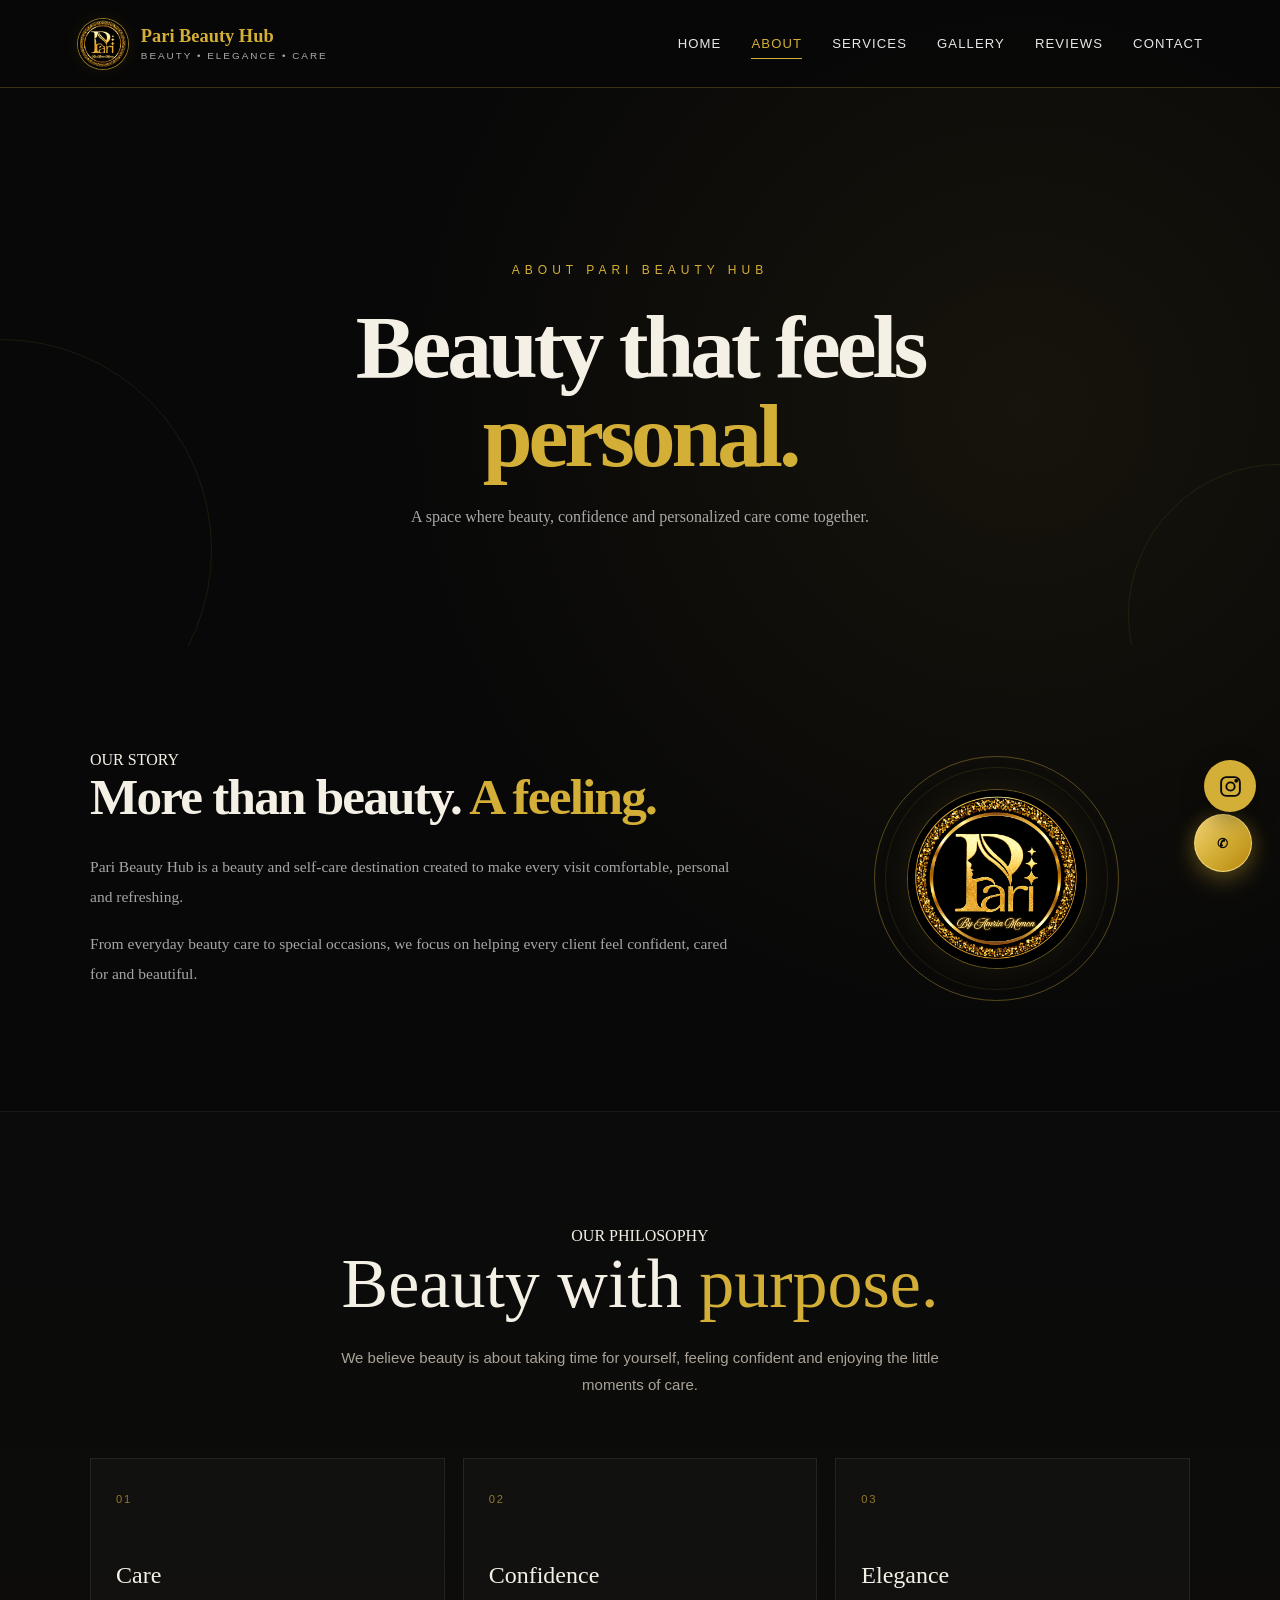
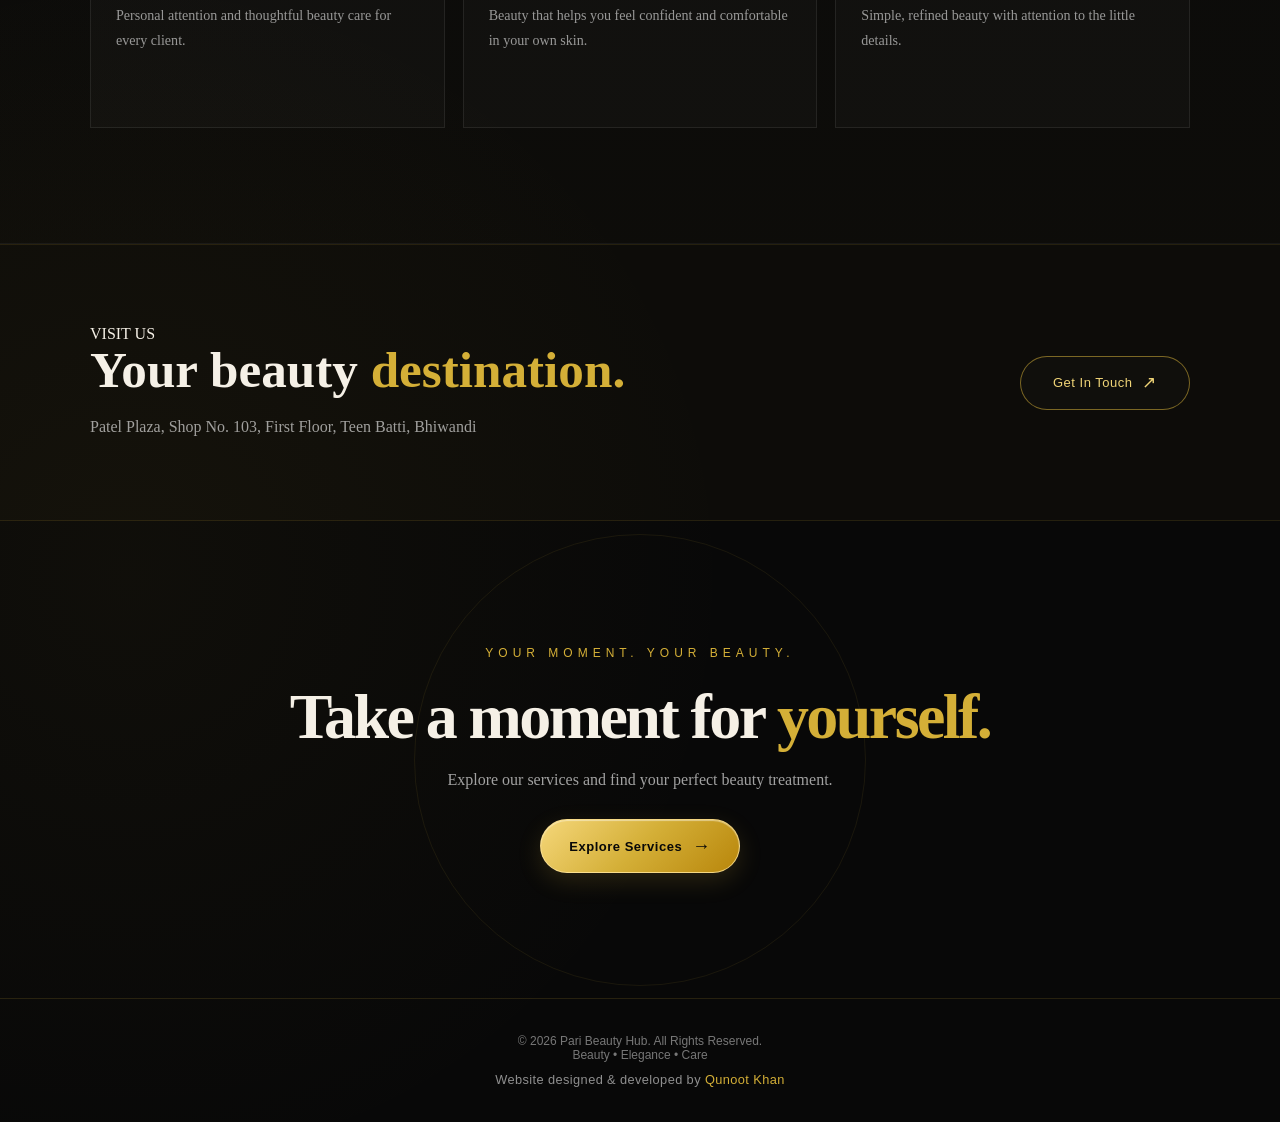
==== commit afd9417d: "Add developer credit and footer styling" ====
--- a/about.html
+++ b/about.html
@@ -372,6 +372,7 @@
             <p>
                 Beauty • Elegance • Care
             </p>
+            <p class="developer-credit"> Website designed &amp; developed by <strong>Qunoot Khan</strong> </p>
 
         </div>
 
--- a/style.css
+++ b/style.css
@@ -3133,4 +3133,17 @@
 
         transition-duration: 0.01ms !important;
     }
+}
+/* ================= DEVELOPER CREDIT ================= */
+
+.developer-credit {
+    margin-top: 10px;
+    font-size: 0.8rem;
+    color: #8f8f8f;
+    letter-spacing: 0.4px;
+}
+
+.developer-credit strong {
+    color: var(--gold);
+    font-weight: 500;
 }
